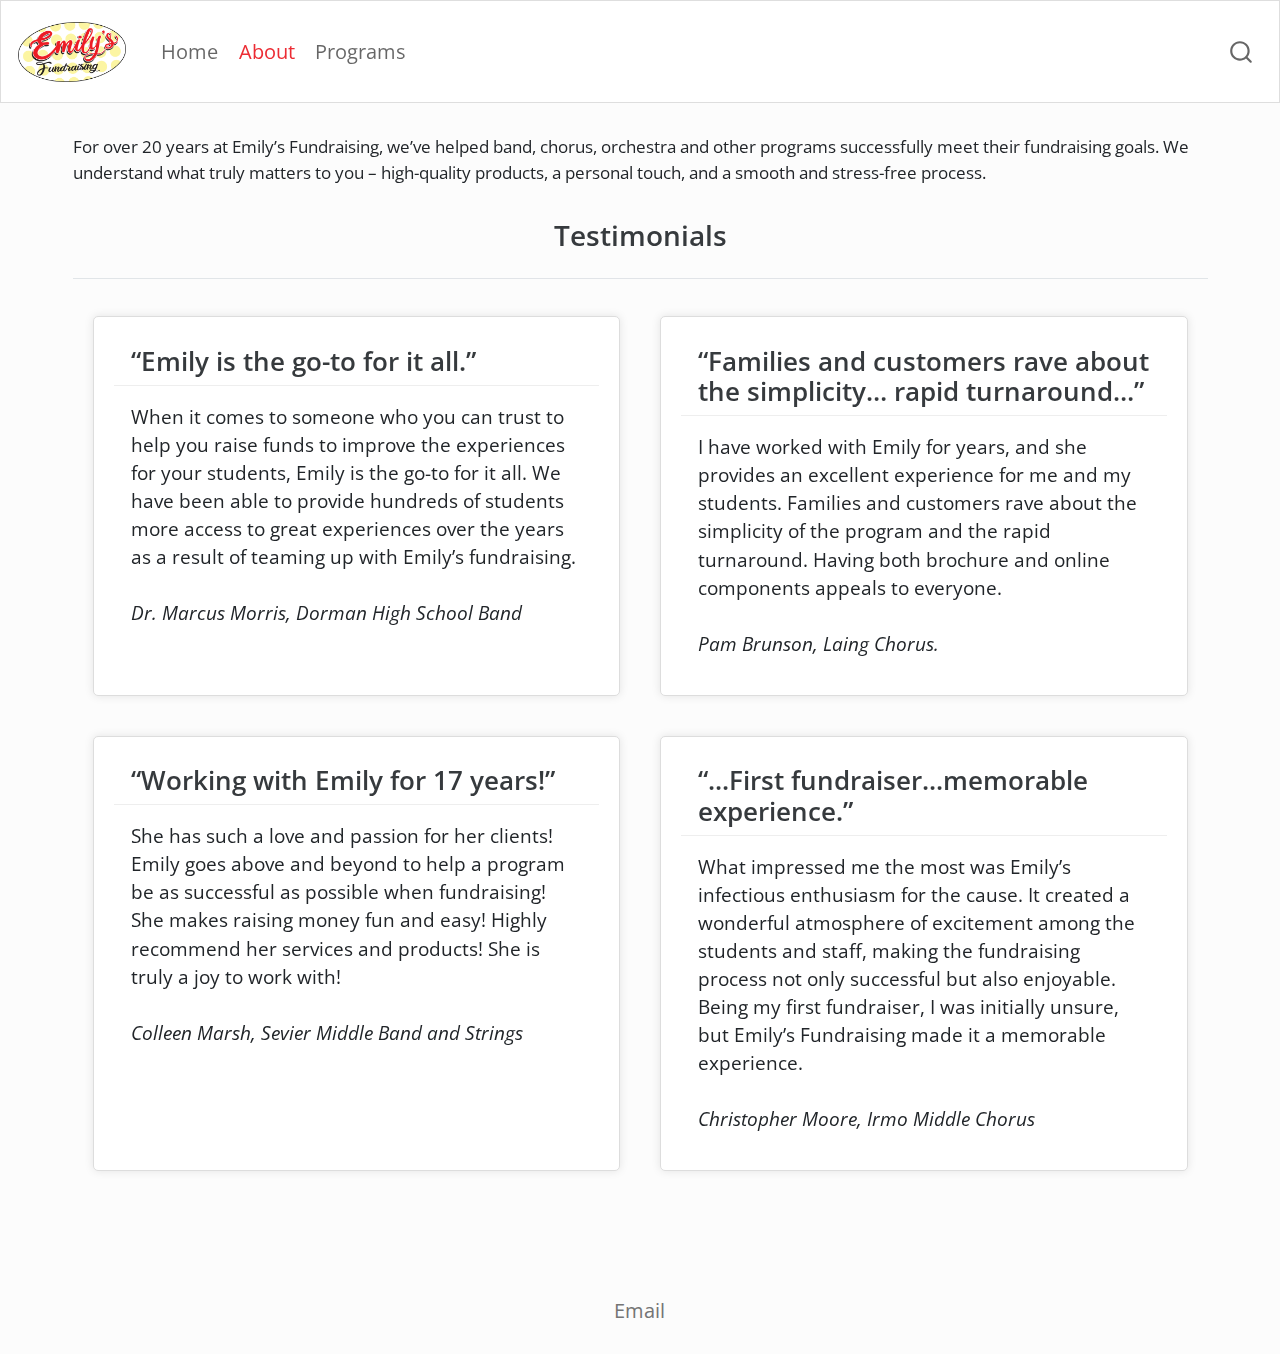
==== docs/about/index.html @ ab180842 "added and changed content" ====
<!DOCTYPE html>
<html xmlns="http://www.w3.org/1999/xhtml" lang="en" xml:lang="en"><head>

<meta charset="utf-8">
<meta name="generator" content="quarto-1.3.433">

<meta name="viewport" content="width=device-width, initial-scale=1.0, user-scalable=yes">


<title>Emily's Fundraising – index</title>
<style>
code{white-space: pre-wrap;}
span.smallcaps{font-variant: small-caps;}
div.columns{display: flex; gap: min(4vw, 1.5em);}
div.column{flex: auto; overflow-x: auto;}
div.hanging-indent{margin-left: 1.5em; text-indent: -1.5em;}
ul.task-list{list-style: none;}
ul.task-list li input[type="checkbox"] {
  width: 0.8em;
  margin: 0 0.8em 0.2em -1em; /* quarto-specific, see https://github.com/quarto-dev/quarto-cli/issues/4556 */ 
  vertical-align: middle;
}
</style>


<script src="../site_libs/quarto-nav/quarto-nav.js"></script>
<script src="../site_libs/clipboard/clipboard.min.js"></script>
<script src="../site_libs/quarto-search/autocomplete.umd.js"></script>
<script src="../site_libs/quarto-search/fuse.min.js"></script>
<script src="../site_libs/quarto-search/quarto-search.js"></script>
<meta name="quarto:offset" content="../">
<link href="../assets/favicon.png" rel="icon" type="image/png">
<script src="../site_libs/quarto-html/quarto.js"></script>
<script src="../site_libs/quarto-html/popper.min.js"></script>
<script src="../site_libs/quarto-html/tippy.umd.min.js"></script>
<link href="../site_libs/quarto-html/tippy.css" rel="stylesheet">
<link href="../site_libs/quarto-html/quarto-syntax-highlighting.css" rel="stylesheet" id="quarto-text-highlighting-styles">
<script src="../site_libs/bootstrap/bootstrap.min.js"></script>
<link href="../site_libs/bootstrap/bootstrap-icons.css" rel="stylesheet">
<link href="../site_libs/bootstrap/bootstrap.min.css" rel="stylesheet" id="quarto-bootstrap" data-mode="light">
<script id="quarto-search-options" type="application/json">{
  "location": "navbar",
  "copy-button": false,
  "collapse-after": 3,
  "panel-placement": "end",
  "type": "overlay",
  "limit": 20,
  "language": {
    "search-no-results-text": "No results",
    "search-matching-documents-text": "matching documents",
    "search-copy-link-title": "Copy link to search",
    "search-hide-matches-text": "Hide additional matches",
    "search-more-match-text": "more match in this document",
    "search-more-matches-text": "more matches in this document",
    "search-clear-button-title": "Clear",
    "search-detached-cancel-button-title": "Cancel",
    "search-submit-button-title": "Submit",
    "search-label": "Search"
  }
}</script>


<link rel="stylesheet" href="../styles.css">
</head>

<body class="nav-fixed">

<div id="quarto-search-results"></div>
  <header id="quarto-header" class="headroom fixed-top">
    <nav class="navbar navbar-expand-lg navbar-dark ">
      <div class="navbar-container container-fluid">
      <div class="navbar-brand-container">
    <a href="../index.html" class="navbar-brand navbar-brand-logo">
    <img src="../assets/logo_transparent.png" alt="" class="navbar-logo">
    </a>
  </div>
            <div id="quarto-search" class="" title="Search"></div>
          <button class="navbar-toggler" type="button" data-bs-toggle="collapse" data-bs-target="#navbarCollapse" aria-controls="navbarCollapse" aria-expanded="false" aria-label="Toggle navigation" onclick="if (window.quartoToggleHeadroom) { window.quartoToggleHeadroom(); }">
  <span class="navbar-toggler-icon"></span>
</button>
          <div class="collapse navbar-collapse" id="navbarCollapse">
            <ul class="navbar-nav navbar-nav-scroll me-auto">
  <li class="nav-item">
    <a class="nav-link" href="../index.html" rel="" target="">
 <span class="menu-text">Home</span></a>
  </li>  
  <li class="nav-item">
    <a class="nav-link active" href="../about/index.html" rel="" target="" aria-current="page">
 <span class="menu-text">About</span></a>
  </li>  
  <li class="nav-item">
    <a class="nav-link" href="../programs/index.html" rel="" target="">
 <span class="menu-text">Programs</span></a>
  </li>  
</ul>
            <div class="quarto-navbar-tools ms-auto">
</div>
          </div> <!-- /navcollapse -->
      </div> <!-- /container-fluid -->
    </nav>
</header>
<!-- content -->
<div id="quarto-content" class="quarto-container page-columns page-rows-contents page-layout-full page-navbar">
<!-- sidebar -->
<!-- margin-sidebar -->
    <div id="quarto-margin-sidebar" class="sidebar margin-sidebar zindex-bottom">
        
    </div>
<!-- main -->
<main class="content column-page" id="quarto-document-content">



<p>For over 20 years at Emily’s Fundraising, we’ve helped band, chorus, orchestra and other programs successfully meet their fundraising goals. We understand what truly matters to you – high-quality products, a personal touch, and a smooth and stress-free process.</p>
<h2 style="text-align:center;">
<p>Testimonials</p>
</h2>
<div class="specialties">
<div class="card">
<section id="emily-is-the-go-to-for-it-all." class="level3 card-header">
<h3 data-anchor-id="emily-is-the-go-to-for-it-all.">“Emily is the go-to for it all.”</h3>
</section>
<div class="card-body">
<p>When it comes to someone who you can trust to help you raise funds to improve the experiences for your students, Emily is the go-to for it all. We have been able to provide hundreds of students more access to great experiences over the years as a result of teaming up with Emily’s fundraising.</p>
<p><br></p>
<p><em>Dr.&nbsp;Marcus Morris, Dorman High School Band</em></p>
</div>
</div>
<div class="card">
<section id="families-and-customers-rave-about-the-simplicity-rapid-turnaround" class="level3 card-header">
<h3 data-anchor-id="families-and-customers-rave-about-the-simplicity-rapid-turnaround">“Families and customers rave about the simplicity… rapid turnaround…”</h3>
</section>
<div class="card-body">
<p>I have worked with Emily for years, and she provides an excellent experience for me and my students. Families and customers rave about the simplicity of the program and the rapid turnaround. Having both brochure and online components appeals to everyone.</p>
<p><br></p>
<p><em>Pam Brunson, Laing Chorus.</em></p>
</div>
</div>
<div class="card">
<section id="working-with-emily-for-17-years" class="level3 card-header">
<h3 data-anchor-id="working-with-emily-for-17-years">“Working with Emily for 17 years!”</h3>
</section>
<div class="card-body">
<p>She has such a love and passion for her clients! Emily goes above and beyond to help a program be as successful as possible when fundraising! She makes raising money fun and easy! Highly recommend her services and products! She is truly a joy to work with!</p>
<p><br></p>
<p><em>Colleen Marsh, Sevier Middle Band and Strings</em></p>
</div>
</div>
<div class="card">
<section id="first-fundraiser...memorable-experience." class="level3 card-header">
<h3 data-anchor-id="first-fundraiser...memorable-experience.">“...First fundraiser...memorable experience.”</h3>
</section>
<div class="card-body">
<p>What impressed me the most was Emily’s infectious enthusiasm for the cause. It created a wonderful atmosphere of excitement among the students and staff, making the fundraising process not only successful but also enjoyable. Being my first fundraiser, I was initially unsure, but Emily’s Fundraising made it a memorable experience.</p>
<p><br></p>
<p><em>Christopher Moore, Irmo Middle Chorus</em></p>
</div>
</div>
</div>



</main> <!-- /main -->
<script id="quarto-html-after-body" type="application/javascript">
window.document.addEventListener("DOMContentLoaded", function (event) {
  const toggleBodyColorMode = (bsSheetEl) => {
    const mode = bsSheetEl.getAttribute("data-mode");
    const bodyEl = window.document.querySelector("body");
    if (mode === "dark") {
      bodyEl.classList.add("quarto-dark");
      bodyEl.classList.remove("quarto-light");
    } else {
      bodyEl.classList.add("quarto-light");
      bodyEl.classList.remove("quarto-dark");
    }
  }
  const toggleBodyColorPrimary = () => {
    const bsSheetEl = window.document.querySelector("link#quarto-bootstrap");
    if (bsSheetEl) {
      toggleBodyColorMode(bsSheetEl);
    }
  }
  toggleBodyColorPrimary();  
  const isCodeAnnotation = (el) => {
    for (const clz of el.classList) {
      if (clz.startsWith('code-annotation-')) {                     
        return true;
      }
    }
    return false;
  }
  const clipboard = new window.ClipboardJS('.code-copy-button', {
    text: function(trigger) {
      const codeEl = trigger.previousElementSibling.cloneNode(true);
      for (const childEl of codeEl.children) {
        if (isCodeAnnotation(childEl)) {
          childEl.remove();
        }
      }
      return codeEl.innerText;
    }
  });
  clipboard.on('success', function(e) {
    // button target
    const button = e.trigger;
    // don't keep focus
    button.blur();
    // flash "checked"
    button.classList.add('code-copy-button-checked');
    var currentTitle = button.getAttribute("title");
    button.setAttribute("title", "Copied!");
    let tooltip;
    if (window.bootstrap) {
      button.setAttribute("data-bs-toggle", "tooltip");
      button.setAttribute("data-bs-placement", "left");
      button.setAttribute("data-bs-title", "Copied!");
      tooltip = new bootstrap.Tooltip(button, 
        { trigger: "manual", 
          customClass: "code-copy-button-tooltip",
          offset: [0, -8]});
      tooltip.show();    
    }
    setTimeout(function() {
      if (tooltip) {
        tooltip.hide();
        button.removeAttribute("data-bs-title");
        button.removeAttribute("data-bs-toggle");
        button.removeAttribute("data-bs-placement");
      }
      button.setAttribute("title", currentTitle);
      button.classList.remove('code-copy-button-checked');
    }, 1000);
    // clear code selection
    e.clearSelection();
  });
  function tippyHover(el, contentFn) {
    const config = {
      allowHTML: true,
      content: contentFn,
      maxWidth: 500,
      delay: 100,
      arrow: false,
      appendTo: function(el) {
          return el.parentElement;
      },
      interactive: true,
      interactiveBorder: 10,
      theme: 'quarto',
      placement: 'bottom-start'
    };
    window.tippy(el, config); 
  }
  const noterefs = window.document.querySelectorAll('a[role="doc-noteref"]');
  for (var i=0; i<noterefs.length; i++) {
    const ref = noterefs[i];
    tippyHover(ref, function() {
      // use id or data attribute instead here
      let href = ref.getAttribute('data-footnote-href') || ref.getAttribute('href');
      try { href = new URL(href).hash; } catch {}
      const id = href.replace(/^#\/?/, "");
      const note = window.document.getElementById(id);
      return note.innerHTML;
    });
  }
      let selectedAnnoteEl;
      const selectorForAnnotation = ( cell, annotation) => {
        let cellAttr = 'data-code-cell="' + cell + '"';
        let lineAttr = 'data-code-annotation="' +  annotation + '"';
        const selector = 'span[' + cellAttr + '][' + lineAttr + ']';
        return selector;
      }
      const selectCodeLines = (annoteEl) => {
        const doc = window.document;
        const targetCell = annoteEl.getAttribute("data-target-cell");
        const targetAnnotation = annoteEl.getAttribute("data-target-annotation");
        const annoteSpan = window.document.querySelector(selectorForAnnotation(targetCell, targetAnnotation));
        const lines = annoteSpan.getAttribute("data-code-lines").split(",");
        const lineIds = lines.map((line) => {
          return targetCell + "-" + line;
        })
        let top = null;
        let height = null;
        let parent = null;
        if (lineIds.length > 0) {
            //compute the position of the single el (top and bottom and make a div)
            const el = window.document.getElementById(lineIds[0]);
            top = el.offsetTop;
            height = el.offsetHeight;
            parent = el.parentElement.parentElement;
          if (lineIds.length > 1) {
            const lastEl = window.document.getElementById(lineIds[lineIds.length - 1]);
            const bottom = lastEl.offsetTop + lastEl.offsetHeight;
            height = bottom - top;
          }
          if (top !== null && height !== null && parent !== null) {
            // cook up a div (if necessary) and position it 
            let div = window.document.getElementById("code-annotation-line-highlight");
            if (div === null) {
              div = window.document.createElement("div");
              div.setAttribute("id", "code-annotation-line-highlight");
              div.style.position = 'absolute';
              parent.appendChild(div);
            }
            div.style.top = top - 2 + "px";
            div.style.height = height + 4 + "px";
            let gutterDiv = window.document.getElementById("code-annotation-line-highlight-gutter");
            if (gutterDiv === null) {
              gutterDiv = window.document.createElement("div");
              gutterDiv.setAttribute("id", "code-annotation-line-highlight-gutter");
              gutterDiv.style.position = 'absolute';
              const codeCell = window.document.getElementById(targetCell);
              const gutter = codeCell.querySelector('.code-annotation-gutter');
              gutter.appendChild(gutterDiv);
            }
            gutterDiv.style.top = top - 2 + "px";
            gutterDiv.style.height = height + 4 + "px";
          }
          selectedAnnoteEl = annoteEl;
        }
      };
      const unselectCodeLines = () => {
        const elementsIds = ["code-annotation-line-highlight", "code-annotation-line-highlight-gutter"];
        elementsIds.forEach((elId) => {
          const div = window.document.getElementById(elId);
          if (div) {
            div.remove();
          }
        });
        selectedAnnoteEl = undefined;
      };
      // Attach click handler to the DT
      const annoteDls = window.document.querySelectorAll('dt[data-target-cell]');
      for (const annoteDlNode of annoteDls) {
        annoteDlNode.addEventListener('click', (event) => {
          const clickedEl = event.target;
          if (clickedEl !== selectedAnnoteEl) {
            unselectCodeLines();
            const activeEl = window.document.querySelector('dt[data-target-cell].code-annotation-active');
            if (activeEl) {
              activeEl.classList.remove('code-annotation-active');
            }
            selectCodeLines(clickedEl);
            clickedEl.classList.add('code-annotation-active');
          } else {
            // Unselect the line
            unselectCodeLines();
            clickedEl.classList.remove('code-annotation-active');
          }
        });
      }
  const findCites = (el) => {
    const parentEl = el.parentElement;
    if (parentEl) {
      const cites = parentEl.dataset.cites;
      if (cites) {
        return {
          el,
          cites: cites.split(' ')
        };
      } else {
        return findCites(el.parentElement)
      }
    } else {
      return undefined;
    }
  };
  var bibliorefs = window.document.querySelectorAll('a[role="doc-biblioref"]');
  for (var i=0; i<bibliorefs.length; i++) {
    const ref = bibliorefs[i];
    const citeInfo = findCites(ref);
    if (citeInfo) {
      tippyHover(citeInfo.el, function() {
        var popup = window.document.createElement('div');
        citeInfo.cites.forEach(function(cite) {
          var citeDiv = window.document.createElement('div');
          citeDiv.classList.add('hanging-indent');
          citeDiv.classList.add('csl-entry');
          var biblioDiv = window.document.getElementById('ref-' + cite);
          if (biblioDiv) {
            citeDiv.innerHTML = biblioDiv.innerHTML;
          }
          popup.appendChild(citeDiv);
        });
        return popup.innerHTML;
      });
    }
  }
    var localhostRegex = new RegExp(/^(?:http|https):\/\/localhost\:?[0-9]*\//);
      var filterRegex = new RegExp("https:\/\/emilysfundraising\.com\/");
    var isInternal = (href) => {
        return filterRegex.test(href) || localhostRegex.test(href);
    }
    // Inspect non-navigation links and adorn them if external
 	var links = window.document.querySelectorAll('a[href]:not(.nav-link):not(.navbar-brand):not(.toc-action):not(.sidebar-link):not(.sidebar-item-toggle):not(.pagination-link):not(.no-external):not([aria-hidden]):not(.dropdown-item)');
    for (var i=0; i<links.length; i++) {
      const link = links[i];
      if (!isInternal(link.href)) {
          // target, if specified
          link.setAttribute("target", "_blank");
      }
    }
});
</script>
</div> <!-- /content -->
<footer class="footer">
  <div class="nav-footer">
    <div class="nav-footer-left">
      &nbsp;
    </div>   
    <div class="nav-footer-center">
      <ul class="footer-items list-unstyled">
    <li class="nav-item">
    <a class="nav-link" href="mailto:emilycobbfundraising@gmail.com">Email</a>
  </li>  
</ul>
    </div>
    <div class="nav-footer-right">
      &nbsp;
    </div>
  </div>
</footer>



</body></html>
---- docs/site_libs/quarto-html/tippy.css ----
.tippy-box[data-animation=fade][data-state=hidden]{opacity:0}[data-tippy-root]{max-width:calc(100vw - 10px)}.tippy-box{position:relative;background-color:#333;color:#fff;border-radius:4px;font-size:14px;line-height:1.4;white-space:normal;outline:0;transition-property:transform,visibility,opacity}.tippy-box[data-placement^=top]>.tippy-arrow{bottom:0}.tippy-box[data-placement^=top]>.tippy-arrow:before{bottom:-7px;left:0;border-width:8px 8px 0;border-top-color:initial;transform-origin:center top}.tippy-box[data-placement^=bottom]>.tippy-arrow{top:0}.tippy-box[data-placement^=bottom]>.tippy-arrow:before{top:-7px;left:0;border-width:0 8px 8px;border-bottom-color:initial;transform-origin:center bottom}.tippy-box[data-placement^=left]>.tippy-arrow{right:0}.tippy-box[data-placement^=left]>.tippy-arrow:before{border-width:8px 0 8px 8px;border-left-color:initial;right:-7px;transform-origin:center left}.tippy-box[data-placement^=right]>.tippy-arrow{left:0}.tippy-box[data-placement^=right]>.tippy-arrow:before{left:-7px;border-width:8px 8px 8px 0;border-right-color:initial;transform-origin:center right}.tippy-box[data-inertia][data-state=visible]{transition-timing-function:cubic-bezier(.54,1.5,.38,1.11)}.tippy-arrow{width:16px;height:16px;color:#333}.tippy-arrow:before{content:"";position:absolute;border-color:transparent;border-style:solid}.tippy-content{position:relative;padding:5px 9px;z-index:1}
---- docs/site_libs/quarto-html/quarto-syntax-highlighting.css ----
/* quarto syntax highlight colors */
:root {
  --quarto-hl-ot-color: #003B4F;
  --quarto-hl-at-color: #657422;
  --quarto-hl-ss-color: #20794D;
  --quarto-hl-an-color: #5E5E5E;
  --quarto-hl-fu-color: #4758AB;
  --quarto-hl-st-color: #20794D;
  --quarto-hl-cf-color: #003B4F;
  --quarto-hl-op-color: #5E5E5E;
  --quarto-hl-er-color: #AD0000;
  --quarto-hl-bn-color: #AD0000;
  --quarto-hl-al-color: #AD0000;
  --quarto-hl-va-color: #111111;
  --quarto-hl-bu-color: inherit;
  --quarto-hl-ex-color: inherit;
  --quarto-hl-pp-color: #AD0000;
  --quarto-hl-in-color: #5E5E5E;
  --quarto-hl-vs-color: #20794D;
  --quarto-hl-wa-color: #5E5E5E;
  --quarto-hl-do-color: #5E5E5E;
  --quarto-hl-im-color: #00769E;
  --quarto-hl-ch-color: #20794D;
  --quarto-hl-dt-color: #AD0000;
  --quarto-hl-fl-color: #AD0000;
  --quarto-hl-co-color: #5E5E5E;
  --quarto-hl-cv-color: #5E5E5E;
  --quarto-hl-cn-color: #8f5902;
  --quarto-hl-sc-color: #5E5E5E;
  --quarto-hl-dv-color: #AD0000;
  --quarto-hl-kw-color: #003B4F;
}

/* other quarto variables */
:root {
  --quarto-font-monospace: SFMono-Regular, Menlo, Monaco, Consolas, "Liberation Mono", "Courier New", monospace;
}

pre > code.sourceCode > span {
  color: #003B4F;
}

code span {
  color: #003B4F;
}

code.sourceCode > span {
  color: #003B4F;
}

div.sourceCode,
div.sourceCode pre.sourceCode {
  color: #003B4F;
}

code span.ot {
  color: #003B4F;
  font-style: inherit;
}

code span.at {
  color: #657422;
  font-style: inherit;
}

code span.ss {
  color: #20794D;
  font-style: inherit;
}

code span.an {
  color: #5E5E5E;
  font-style: inherit;
}

code span.fu {
  color: #4758AB;
  font-style: inherit;
}

code span.st {
  color: #20794D;
  font-style: inherit;
}

code span.cf {
  color: #003B4F;
  font-style: inherit;
}

code span.op {
  color: #5E5E5E;
  font-style: inherit;
}

code span.er {
  color: #AD0000;
  font-style: inherit;
}

code span.bn {
  color: #AD0000;
  font-style: inherit;
}

code span.al {
  color: #AD0000;
  font-style: inherit;
}

code span.va {
  color: #111111;
  font-style: inherit;
}

code span.bu {
  font-style: inherit;
}

code span.ex {
  font-style: inherit;
}

code span.pp {
  color: #AD0000;
  font-style: inherit;
}

code span.in {
  color: #5E5E5E;
  font-style: inherit;
}

code span.vs {
  color: #20794D;
  font-style: inherit;
}

code span.wa {
  color: #5E5E5E;
  font-style: italic;
}

code span.do {
  color: #5E5E5E;
  font-style: italic;
}

code span.im {
  color: #00769E;
  font-style: inherit;
}

code span.ch {
  color: #20794D;
  font-style: inherit;
}

code span.dt {
  color: #AD0000;
  font-style: inherit;
}

code span.fl {
  color: #AD0000;
  font-style: inherit;
}

code span.co {
  color: #5E5E5E;
  font-style: inherit;
}

code span.cv {
  color: #5E5E5E;
  font-style: italic;
}

code span.cn {
  color: #8f5902;
  font-style: inherit;
}

code span.sc {
  color: #5E5E5E;
  font-style: inherit;
}

code span.dv {
  color: #AD0000;
  font-style: inherit;
}

code span.kw {
  color: #003B4F;
  font-style: inherit;
}

.prevent-inlining {
  content: "</";
}

/*# sourceMappingURL=debc5d5d77c3f9108843748ff7464032.css.map */
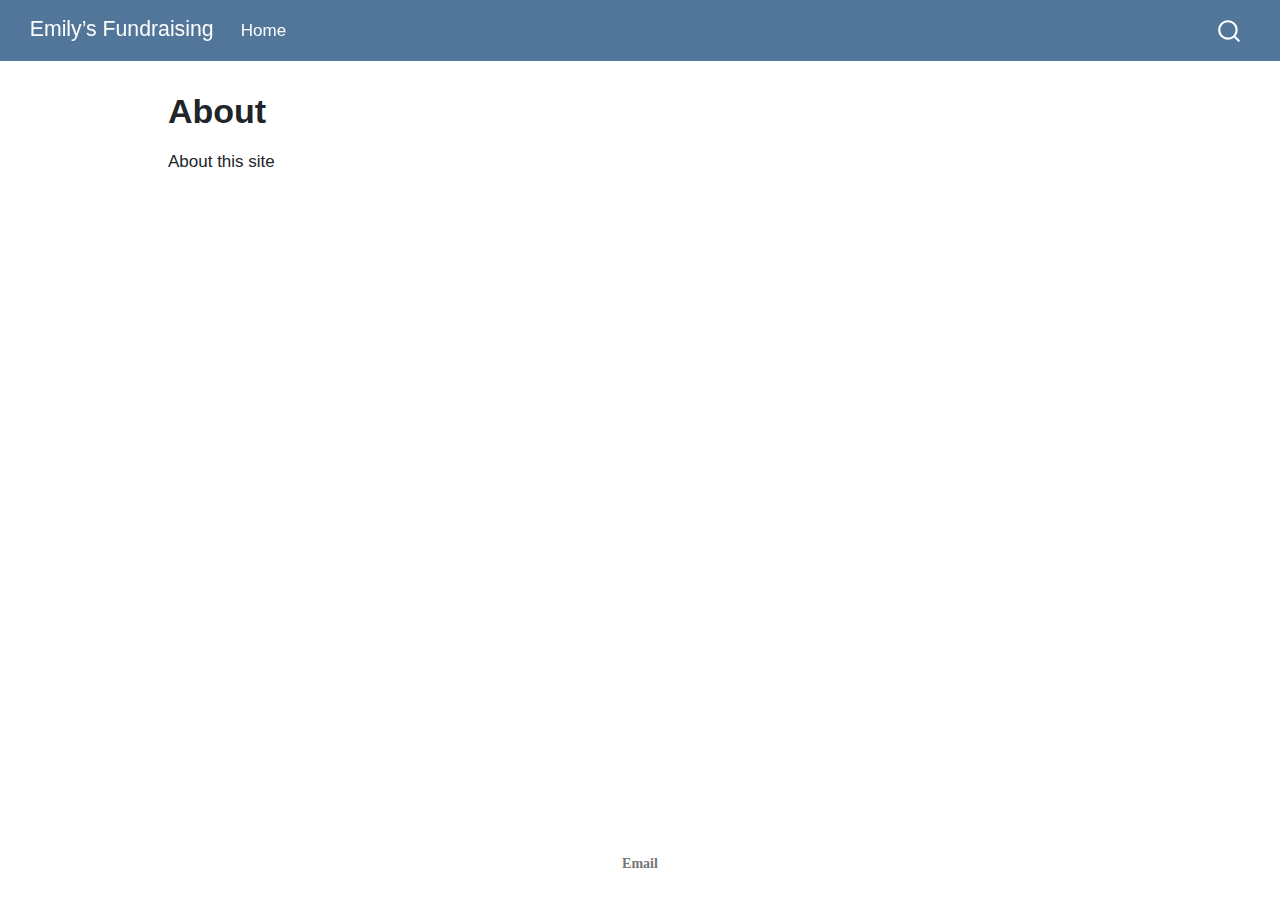
==== commit c95c2d39: "creating landing page" ====
--- a/docs/about/index.html
+++ b/docs/about/index.html
@@ -2,12 +2,12 @@
 <html xmlns="http://www.w3.org/1999/xhtml" lang="en" xml:lang="en"><head>
 
 <meta charset="utf-8">
-<meta name="generator" content="quarto-1.3.433">
+<meta name="generator" content="quarto-1.4.544">
 
 <meta name="viewport" content="width=device-width, initial-scale=1.0, user-scalable=yes">
 
 
-<title>Emily's Fundraising – index</title>
+<title>Emily’s Fundraising - About</title>
 <style>
 code{white-space: pre-wrap;}
 span.smallcaps{font-variant: small-caps;}
@@ -24,6 +24,7 @@
 
 
 <script src="../site_libs/quarto-nav/quarto-nav.js"></script>
+<script src="../site_libs/quarto-nav/headroom.min.js"></script>
 <script src="../site_libs/clipboard/clipboard.min.js"></script>
 <script src="../site_libs/quarto-search/autocomplete.umd.js"></script>
 <script src="../site_libs/quarto-search/fuse.min.js"></script>
@@ -33,6 +34,7 @@
 <script src="../site_libs/quarto-html/quarto.js"></script>
 <script src="../site_libs/quarto-html/popper.min.js"></script>
 <script src="../site_libs/quarto-html/tippy.umd.min.js"></script>
+<script src="../site_libs/quarto-html/anchor.min.js"></script>
 <link href="../site_libs/quarto-html/tippy.css" rel="stylesheet">
 <link href="../site_libs/quarto-html/quarto-syntax-highlighting.css" rel="stylesheet" id="quarto-text-highlighting-styles">
 <script src="../site_libs/bootstrap/bootstrap.min.js"></script>
@@ -44,7 +46,13 @@
   "collapse-after": 3,
   "panel-placement": "end",
   "type": "overlay",
-  "limit": 20,
+  "limit": 50,
+  "keyboard-shortcut": [
+    "f",
+    "/",
+    "s"
+  ],
+  "show-item-context": false,
   "language": {
     "search-no-results-text": "No results",
     "search-matching-documents-text": "matching documents",
@@ -53,6 +61,7 @@
     "search-more-match-text": "more match in this document",
     "search-more-matches-text": "more matches in this document",
     "search-clear-button-title": "Clear",
+    "search-text-placeholder": "",
     "search-detached-cancel-button-title": "Cancel",
     "search-submit-button-title": "Submit",
     "search-label": "Search"
@@ -67,11 +76,11 @@
 
 <div id="quarto-search-results"></div>
   <header id="quarto-header" class="headroom fixed-top">
-    <nav class="navbar navbar-expand-lg navbar-dark ">
+    <nav class="navbar navbar-expand-lg " data-bs-theme="dark">
       <div class="navbar-container container-fluid">
-      <div class="navbar-brand-container">
-    <a href="../index.html" class="navbar-brand navbar-brand-logo">
-    <img src="../assets/logo_transparent.png" alt="" class="navbar-logo">
+      <div class="navbar-brand-container mx-auto">
+    <a class="navbar-brand" href="../index.html">
+    <span class="navbar-title">Emily’s Fundraising</span>
     </a>
   </div>
             <div id="quarto-search" class="" title="Search"></div>
@@ -81,82 +90,46 @@
           <div class="collapse navbar-collapse" id="navbarCollapse">
             <ul class="navbar-nav navbar-nav-scroll me-auto">
   <li class="nav-item">
-    <a class="nav-link" href="../index.html" rel="" target="">
- <span class="menu-text">Home</span></a>
-  </li>  
-  <li class="nav-item">
-    <a class="nav-link active" href="../about/index.html" rel="" target="" aria-current="page">
- <span class="menu-text">About</span></a>
-  </li>  
-  <li class="nav-item">
-    <a class="nav-link" href="../programs/index.html" rel="" target="">
- <span class="menu-text">Programs</span></a>
+    <a class="nav-link" href="../index.html"> 
+<span class="menu-text">Home</span></a>
   </li>  
 </ul>
-            <div class="quarto-navbar-tools ms-auto">
+          </div> <!-- /navcollapse -->
+          <div class="quarto-navbar-tools">
 </div>
-          </div> <!-- /navcollapse -->
       </div> <!-- /container-fluid -->
     </nav>
 </header>
 <!-- content -->
-<div id="quarto-content" class="quarto-container page-columns page-rows-contents page-layout-full page-navbar">
+<div id="quarto-content" class="quarto-container page-columns page-rows-contents page-layout-article page-navbar">
 <!-- sidebar -->
 <!-- margin-sidebar -->
-    <div id="quarto-margin-sidebar" class="sidebar margin-sidebar zindex-bottom">
+    <div id="quarto-margin-sidebar" class="sidebar margin-sidebar">
         
     </div>
 <!-- main -->
-<main class="content column-page" id="quarto-document-content">
-
-
-
-<p>For over 20 years at Emily’s Fundraising, we’ve helped band, chorus, orchestra and other programs successfully meet their fundraising goals. We understand what truly matters to you – high-quality products, a personal touch, and a smooth and stress-free process.</p>
-<h2 style="text-align:center;">
-<p>Testimonials</p>
-</h2>
-<div class="specialties">
-<div class="card">
-<section id="emily-is-the-go-to-for-it-all." class="level3 card-header">
-<h3 data-anchor-id="emily-is-the-go-to-for-it-all.">“Emily is the go-to for it all.”</h3>
-</section>
-<div class="card-body">
-<p>When it comes to someone who you can trust to help you raise funds to improve the experiences for your students, Emily is the go-to for it all. We have been able to provide hundreds of students more access to great experiences over the years as a result of teaming up with Emily’s fundraising.</p>
-<p><br></p>
-<p><em>Dr.&nbsp;Marcus Morris, Dorman High School Band</em></p>
+<main class="content" id="quarto-document-content">
+
+<header id="title-block-header" class="quarto-title-block default">
+<div class="quarto-title">
+<h1 class="title">About</h1>
 </div>
-</div>
-<div class="card">
-<section id="families-and-customers-rave-about-the-simplicity-rapid-turnaround" class="level3 card-header">
-<h3 data-anchor-id="families-and-customers-rave-about-the-simplicity-rapid-turnaround">“Families and customers rave about the simplicity… rapid turnaround…”</h3>
-</section>
-<div class="card-body">
-<p>I have worked with Emily for years, and she provides an excellent experience for me and my students. Families and customers rave about the simplicity of the program and the rapid turnaround. Having both brochure and online components appeals to everyone.</p>
-<p><br></p>
-<p><em>Pam Brunson, Laing Chorus.</em></p>
-</div>
-</div>
-<div class="card">
-<section id="working-with-emily-for-17-years" class="level3 card-header">
-<h3 data-anchor-id="working-with-emily-for-17-years">“Working with Emily for 17 years!”</h3>
-</section>
-<div class="card-body">
-<p>She has such a love and passion for her clients! Emily goes above and beyond to help a program be as successful as possible when fundraising! She makes raising money fun and easy! Highly recommend her services and products! She is truly a joy to work with!</p>
-<p><br></p>
-<p><em>Colleen Marsh, Sevier Middle Band and Strings</em></p>
-</div>
-</div>
-<div class="card">
-<section id="first-fundraiser...memorable-experience." class="level3 card-header">
-<h3 data-anchor-id="first-fundraiser...memorable-experience.">“...First fundraiser...memorable experience.”</h3>
-</section>
-<div class="card-body">
-<p>What impressed me the most was Emily’s infectious enthusiasm for the cause. It created a wonderful atmosphere of excitement among the students and staff, making the fundraising process not only successful but also enjoyable. Being my first fundraiser, I was initially unsure, but Emily’s Fundraising made it a memorable experience.</p>
-<p><br></p>
-<p><em>Christopher Moore, Irmo Middle Chorus</em></p>
-</div>
-</div>
-</div>
+
+
+
+<div class="quarto-title-meta">
+
+    
+  
+    
+  </div>
+  
+
+
+</header>
+
+
+<p>About this site</p>
 
 
 
@@ -181,6 +154,13 @@
     }
   }
   toggleBodyColorPrimary();  
+  const icon = "";
+  const anchorJS = new window.AnchorJS();
+  anchorJS.options = {
+    placement: 'right',
+    icon: icon
+  };
+  anchorJS.add('.anchored');
   const isCodeAnnotation = (el) => {
     for (const clz of el.classList) {
       if (clz.startsWith('code-annotation-')) {                     
@@ -233,10 +213,27 @@
     // clear code selection
     e.clearSelection();
   });
-  function tippyHover(el, contentFn) {
+    var localhostRegex = new RegExp(/^(?:http|https):\/\/localhost\:?[0-9]*\//);
+    var mailtoRegex = new RegExp(/^mailto:/);
+      var filterRegex = new RegExp("https:\/\/emilysfundraising\.com\/");
+    var isInternal = (href) => {
+        return filterRegex.test(href) || localhostRegex.test(href) || mailtoRegex.test(href);
+    }
+    // Inspect non-navigation links and adorn them if external
+ 	var links = window.document.querySelectorAll('a[href]:not(.nav-link):not(.navbar-brand):not(.toc-action):not(.sidebar-link):not(.sidebar-item-toggle):not(.pagination-link):not(.no-external):not([aria-hidden]):not(.dropdown-item):not(.quarto-navigation-tool)');
+    for (var i=0; i<links.length; i++) {
+      const link = links[i];
+      if (!isInternal(link.href)) {
+          // target, if specified
+          link.setAttribute("target", "_blank");
+          if (link.getAttribute("rel") === null) {
+            link.setAttribute("rel", "noopener");
+          }
+      }
+    }
+  function tippyHover(el, contentFn, onTriggerFn, onUntriggerFn) {
     const config = {
       allowHTML: true,
-      content: contentFn,
       maxWidth: 500,
       delay: 100,
       arrow: false,
@@ -246,8 +243,17 @@
       interactive: true,
       interactiveBorder: 10,
       theme: 'quarto',
-      placement: 'bottom-start'
+      placement: 'bottom-start',
     };
+    if (contentFn) {
+      config.content = contentFn;
+    }
+    if (onTriggerFn) {
+      config.onTrigger = onTriggerFn;
+    }
+    if (onUntriggerFn) {
+      config.onUntrigger = onUntriggerFn;
+    }
     window.tippy(el, config); 
   }
   const noterefs = window.document.querySelectorAll('a[role="doc-noteref"]');
@@ -260,6 +266,125 @@
       const id = href.replace(/^#\/?/, "");
       const note = window.document.getElementById(id);
       return note.innerHTML;
+    });
+  }
+  const xrefs = window.document.querySelectorAll('a.quarto-xref');
+  const processXRef = (id, note) => {
+    // Strip column container classes
+    const stripColumnClz = (el) => {
+      el.classList.remove("page-full", "page-columns");
+      if (el.children) {
+        for (const child of el.children) {
+          stripColumnClz(child);
+        }
+      }
+    }
+    stripColumnClz(note)
+    if (id === null || id.startsWith('sec-')) {
+      // Special case sections, only their first couple elements
+      const container = document.createElement("div");
+      if (note.children && note.children.length > 2) {
+        container.appendChild(note.children[0].cloneNode(true));
+        for (let i = 1; i < note.children.length; i++) {
+          const child = note.children[i];
+          if (child.tagName === "P" && child.innerText === "") {
+            continue;
+          } else {
+            container.appendChild(child.cloneNode(true));
+            break;
+          }
+        }
+        if (window.Quarto?.typesetMath) {
+          window.Quarto.typesetMath(container);
+        }
+        return container.innerHTML
+      } else {
+        if (window.Quarto?.typesetMath) {
+          window.Quarto.typesetMath(note);
+        }
+        return note.innerHTML;
+      }
+    } else {
+      // Remove any anchor links if they are present
+      const anchorLink = note.querySelector('a.anchorjs-link');
+      if (anchorLink) {
+        anchorLink.remove();
+      }
+      if (window.Quarto?.typesetMath) {
+        window.Quarto.typesetMath(note);
+      }
+      // TODO in 1.5, we should make sure this works without a callout special case
+      if (note.classList.contains("callout")) {
+        return note.outerHTML;
+      } else {
+        return note.innerHTML;
+      }
+    }
+  }
+  for (var i=0; i<xrefs.length; i++) {
+    const xref = xrefs[i];
+    tippyHover(xref, undefined, function(instance) {
+      instance.disable();
+      let url = xref.getAttribute('href');
+      let hash = undefined; 
+      if (url.startsWith('#')) {
+        hash = url;
+      } else {
+        try { hash = new URL(url).hash; } catch {}
+      }
+      if (hash) {
+        const id = hash.replace(/^#\/?/, "");
+        const note = window.document.getElementById(id);
+        if (note !== null) {
+          try {
+            const html = processXRef(id, note.cloneNode(true));
+            instance.setContent(html);
+          } finally {
+            instance.enable();
+            instance.show();
+          }
+        } else {
+          // See if we can fetch this
+          fetch(url.split('#')[0])
+          .then(res => res.text())
+          .then(html => {
+            const parser = new DOMParser();
+            const htmlDoc = parser.parseFromString(html, "text/html");
+            const note = htmlDoc.getElementById(id);
+            if (note !== null) {
+              const html = processXRef(id, note);
+              instance.setContent(html);
+            } 
+          }).finally(() => {
+            instance.enable();
+            instance.show();
+          });
+        }
+      } else {
+        // See if we can fetch a full url (with no hash to target)
+        // This is a special case and we should probably do some content thinning / targeting
+        fetch(url)
+        .then(res => res.text())
+        .then(html => {
+          const parser = new DOMParser();
+          const htmlDoc = parser.parseFromString(html, "text/html");
+          const note = htmlDoc.querySelector('main.content');
+          if (note !== null) {
+            // This should only happen for chapter cross references
+            // (since there is no id in the URL)
+            // remove the first header
+            if (note.children.length > 0 && note.children[0].tagName === "HEADER") {
+              note.children[0].remove();
+            }
+            const html = processXRef(null, note);
+            instance.setContent(html);
+          } 
+        }).finally(() => {
+          instance.enable();
+          instance.show();
+        });
+      }
+    }, function(instance) {
     });
   }
       let selectedAnnoteEl;
@@ -303,6 +428,7 @@
             }
             div.style.top = top - 2 + "px";
             div.style.height = height + 4 + "px";
+            div.style.left = 0;
             let gutterDiv = window.document.getElementById("code-annotation-line-highlight-gutter");
             if (gutterDiv === null) {
               gutterDiv = window.document.createElement("div");
@@ -328,6 +454,32 @@
         });
         selectedAnnoteEl = undefined;
       };
+        // Handle positioning of the toggle
+    window.addEventListener(
+      "resize",
+      throttle(() => {
+        elRect = undefined;
+        if (selectedAnnoteEl) {
+          selectCodeLines(selectedAnnoteEl);
+        }
+      }, 10)
+    );
+    function throttle(fn, ms) {
+    let throttle = false;
+    let timer;
+      return (...args) => {
+        if(!throttle) { // first call gets through
+            fn.apply(this, args);
+            throttle = true;
+        } else { // all the others get throttled
+            if(timer) clearTimeout(timer); // cancel #2
+            timer = setTimeout(() => {
+              fn.apply(this, args);
+              timer = throttle = false;
+            }, ms);
+        }
+      };
+    }
       // Attach click handler to the DT
       const annoteDls = window.document.querySelectorAll('dt[data-target-cell]');
       for (const annoteDlNode of annoteDls) {
@@ -385,20 +537,6 @@
       });
     }
   }
-    var localhostRegex = new RegExp(/^(?:http|https):\/\/localhost\:?[0-9]*\//);
-      var filterRegex = new RegExp("https:\/\/emilysfundraising\.com\/");
-    var isInternal = (href) => {
-        return filterRegex.test(href) || localhostRegex.test(href);
-    }
-    // Inspect non-navigation links and adorn them if external
- 	var links = window.document.querySelectorAll('a[href]:not(.nav-link):not(.navbar-brand):not(.toc-action):not(.sidebar-link):not(.sidebar-item-toggle):not(.pagination-link):not(.no-external):not([aria-hidden]):not(.dropdown-item)');
-    for (var i=0; i<links.length; i++) {
-      const link = links[i];
-      if (!isInternal(link.href)) {
-          // target, if specified
-          link.setAttribute("target", "_blank");
-      }
-    }
 });
 </script>
 </div> <!-- /content -->
@@ -410,7 +548,9 @@
     <div class="nav-footer-center">
       <ul class="footer-items list-unstyled">
     <li class="nav-item">
-    <a class="nav-link" href="mailto:emilycobbfundraising@gmail.com">Email</a>
+    <a class="nav-link" href="mailto:emilycobbfundraising@gmail.com">
+<p>Email</p>
+</a>
   </li>  
 </ul>
     </div>
@@ -422,4 +562,5 @@
 
 
 
+
 </body></html>--- a/docs/site_libs/quarto-html/quarto-syntax-highlighting.css
+++ b/docs/site_libs/quarto-html/quarto-syntax-highlighting.css
@@ -85,6 +85,7 @@
 
 code span.cf {
   color: #003B4F;
+  font-weight: bold;
   font-style: inherit;
 }
 
@@ -193,6 +194,7 @@
 
 code span.kw {
   color: #003B4F;
+  font-weight: bold;
   font-style: inherit;
 }
 
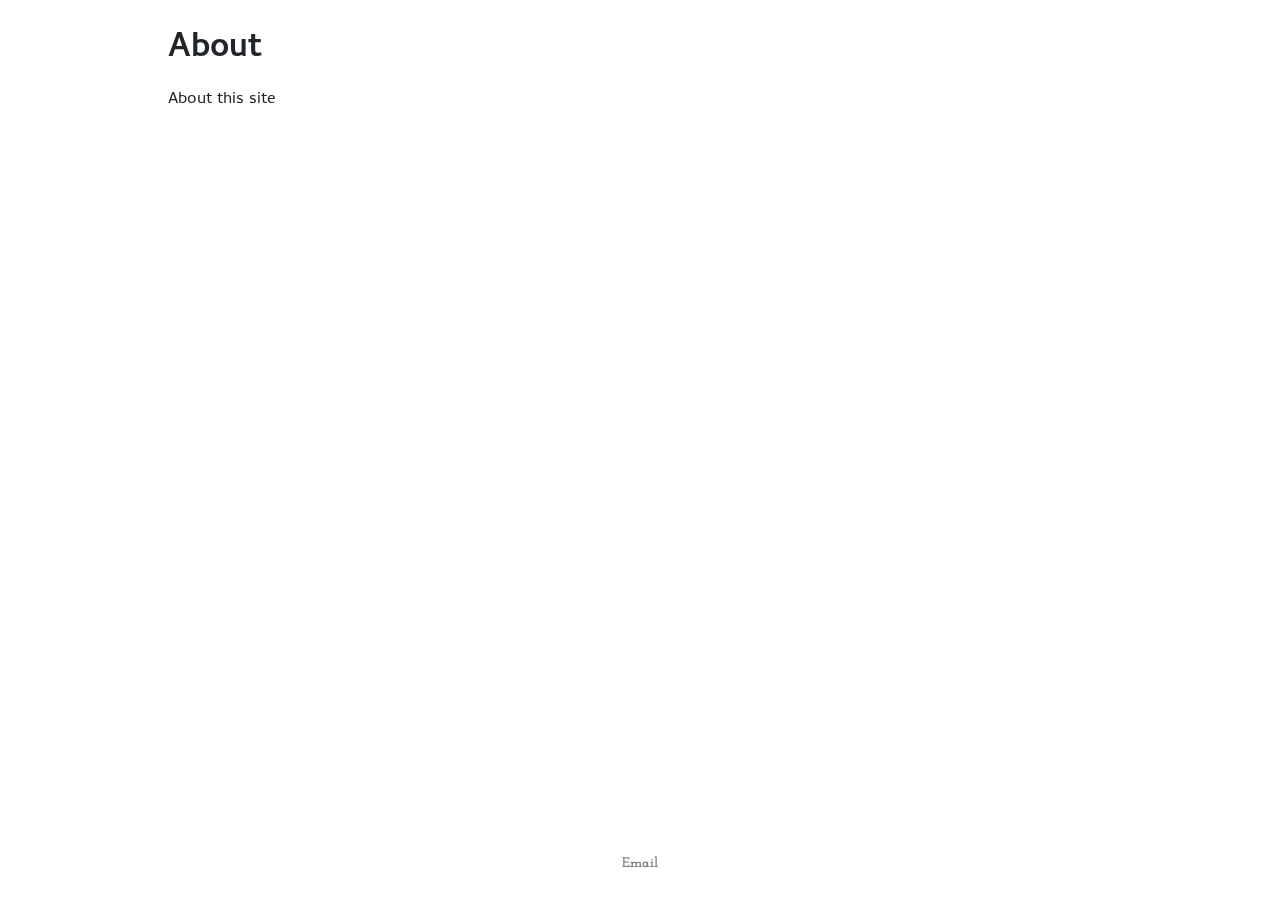
==== commit 728571c3: "updating syles and adding testimonials" ====
--- a/docs/about/index.html
+++ b/docs/about/index.html
@@ -2,12 +2,12 @@
 <html xmlns="http://www.w3.org/1999/xhtml" lang="en" xml:lang="en"><head>
 
 <meta charset="utf-8">
-<meta name="generator" content="quarto-1.4.544">
+<meta name="generator" content="quarto-1.5.56">
 
 <meta name="viewport" content="width=device-width, initial-scale=1.0, user-scalable=yes">
 
 
-<title>Emily’s Fundraising - About</title>
+<title>About – Emily’s Fundraising</title>
 <style>
 code{white-space: pre-wrap;}
 span.smallcaps{font-variant: small-caps;}
@@ -24,7 +24,6 @@
 
 
 <script src="../site_libs/quarto-nav/quarto-nav.js"></script>
-<script src="../site_libs/quarto-nav/headroom.min.js"></script>
 <script src="../site_libs/clipboard/clipboard.min.js"></script>
 <script src="../site_libs/quarto-search/autocomplete.umd.js"></script>
 <script src="../site_libs/quarto-search/fuse.min.js"></script>
@@ -41,11 +40,11 @@
 <link href="../site_libs/bootstrap/bootstrap-icons.css" rel="stylesheet">
 <link href="../site_libs/bootstrap/bootstrap.min.css" rel="stylesheet" id="quarto-bootstrap" data-mode="light">
 <script id="quarto-search-options" type="application/json">{
-  "location": "navbar",
+  "location": "sidebar",
   "copy-button": false,
   "collapse-after": 3,
-  "panel-placement": "end",
-  "type": "overlay",
+  "panel-placement": "start",
+  "type": "textbox",
   "limit": 50,
   "keyboard-shortcut": [
     "f",
@@ -67,44 +66,25 @@
     "search-label": "Search"
   }
 }</script>
+<style>html{ scroll-behavior: smooth; }</style>
+<link rel="preconnect" href="https://fonts.googleapis.com">
+<link rel="preconnect" href="https://fonts.gstatic.com" crossorigin="">
+<link href="https://fonts.googleapis.com/css2?family=Marck+Script&amp;display=swap" rel="stylesheet">
+<link href="https://fonts.googleapis.com/css2?family=Josefin+Slab:ital,wght@0,100..700;1,100..700&amp;display=swap" rel="stylesheet">
+<link href="https://fonts.googleapis.com/css2?family=Cambay:ital,wght@0,400;0,700;1,400;1,700&amp;display=swap" rel="stylesheet">
 
 
 <link rel="stylesheet" href="../styles.css">
 </head>
 
-<body class="nav-fixed">
+<body>
 
 <div id="quarto-search-results"></div>
-  <header id="quarto-header" class="headroom fixed-top">
-    <nav class="navbar navbar-expand-lg " data-bs-theme="dark">
-      <div class="navbar-container container-fluid">
-      <div class="navbar-brand-container mx-auto">
-    <a class="navbar-brand" href="../index.html">
-    <span class="navbar-title">Emily’s Fundraising</span>
-    </a>
-  </div>
-            <div id="quarto-search" class="" title="Search"></div>
-          <button class="navbar-toggler" type="button" data-bs-toggle="collapse" data-bs-target="#navbarCollapse" aria-controls="navbarCollapse" aria-expanded="false" aria-label="Toggle navigation" onclick="if (window.quartoToggleHeadroom) { window.quartoToggleHeadroom(); }">
-  <span class="navbar-toggler-icon"></span>
-</button>
-          <div class="collapse navbar-collapse" id="navbarCollapse">
-            <ul class="navbar-nav navbar-nav-scroll me-auto">
-  <li class="nav-item">
-    <a class="nav-link" href="../index.html"> 
-<span class="menu-text">Home</span></a>
-  </li>  
-</ul>
-          </div> <!-- /navcollapse -->
-          <div class="quarto-navbar-tools">
-</div>
-      </div> <!-- /container-fluid -->
-    </nav>
-</header>
 <!-- content -->
-<div id="quarto-content" class="quarto-container page-columns page-rows-contents page-layout-article page-navbar">
+<div id="quarto-content" class="quarto-container page-columns page-rows-contents page-layout-article">
 <!-- sidebar -->
 <!-- margin-sidebar -->
-    <div id="quarto-margin-sidebar" class="sidebar margin-sidebar">
+    <div id="quarto-margin-sidebar" class="sidebar margin-sidebar zindex-bottom">
         
     </div>
 <!-- main -->
@@ -169,18 +149,7 @@
     }
     return false;
   }
-  const clipboard = new window.ClipboardJS('.code-copy-button', {
-    text: function(trigger) {
-      const codeEl = trigger.previousElementSibling.cloneNode(true);
-      for (const childEl of codeEl.children) {
-        if (isCodeAnnotation(childEl)) {
-          childEl.remove();
-        }
-      }
-      return codeEl.innerText;
-    }
-  });
-  clipboard.on('success', function(e) {
+  const onCopySuccess = function(e) {
     // button target
     const button = e.trigger;
     // don't keep focus
@@ -212,7 +181,29 @@
     }, 1000);
     // clear code selection
     e.clearSelection();
+  }
+  const getTextToCopy = function(trigger) {
+      const codeEl = trigger.previousElementSibling.cloneNode(true);
+      for (const childEl of codeEl.children) {
+        if (isCodeAnnotation(childEl)) {
+          childEl.remove();
+        }
+      }
+      return codeEl.innerText;
+  }
+  const clipboard = new window.ClipboardJS('.code-copy-button:not([data-in-quarto-modal])', {
+    text: getTextToCopy
   });
+  clipboard.on('success', onCopySuccess);
+  if (window.document.getElementById('quarto-embedded-source-code-modal')) {
+    // For code content inside modals, clipBoardJS needs to be initialized with a container option
+    // TODO: Check when it could be a function (https://github.com/zenorocha/clipboard.js/issues/860)
+    const clipboardModal = new window.ClipboardJS('.code-copy-button[data-in-quarto-modal]', {
+      text: getTextToCopy,
+      container: window.document.getElementById('quarto-embedded-source-code-modal')
+    });
+    clipboardModal.on('success', onCopySuccess);
+  }
     var localhostRegex = new RegExp(/^(?:http|https):\/\/localhost\:?[0-9]*\//);
     var mailtoRegex = new RegExp(/^mailto:/);
       var filterRegex = new RegExp("https:\/\/emilysfundraising\.com\/");
@@ -220,10 +211,15 @@
         return filterRegex.test(href) || localhostRegex.test(href) || mailtoRegex.test(href);
     }
     // Inspect non-navigation links and adorn them if external
- 	var links = window.document.querySelectorAll('a[href]:not(.nav-link):not(.navbar-brand):not(.toc-action):not(.sidebar-link):not(.sidebar-item-toggle):not(.pagination-link):not(.no-external):not([aria-hidden]):not(.dropdown-item):not(.quarto-navigation-tool)');
+ 	var links = window.document.querySelectorAll('a[href]:not(.nav-link):not(.navbar-brand):not(.toc-action):not(.sidebar-link):not(.sidebar-item-toggle):not(.pagination-link):not(.no-external):not([aria-hidden]):not(.dropdown-item):not(.quarto-navigation-tool):not(.about-link)');
     for (var i=0; i<links.length; i++) {
       const link = links[i];
       if (!isInternal(link.href)) {
+        // undo the damage that might have been done by quarto-nav.js in the case of
+        // links that we want to consider external
+        if (link.dataset.originalHref !== undefined) {
+          link.href = link.dataset.originalHref;
+        }
           // target, if specified
           link.setAttribute("target", "_blank");
           if (link.getAttribute("rel") === null) {
@@ -265,7 +261,11 @@
       try { href = new URL(href).hash; } catch {}
       const id = href.replace(/^#\/?/, "");
       const note = window.document.getElementById(id);
-      return note.innerHTML;
+      if (note) {
+        return note.innerHTML;
+      } else {
+        return "";
+      }
     });
   }
   const xrefs = window.document.querySelectorAll('a.quarto-xref');
@@ -563,4 +563,5 @@
 
 
 
+<script src="../site_libs/quarto-html/zenscroll-min.js"></script>
 </body></html>--- a/docs/styles.css
+++ b/docs/styles.css
@@ -3,48 +3,120 @@
   margin: 4;
   text-wrap: balance;
 }
+
 .hero h1 {
   font-family: "Josefin Slab", serif;
   font-weight: 600;
   font-size: 2rem;
   line-height: 1;
 }
+
 .cta {
   color: #a50202;
   font-family: "Marck Script", cursive;
   font-size: 2rem;
   font-weight: 500;
 }
-.btn-cta{
+
+.btn-cta {
   border-color: #a50202;
   background: white;
-  font-size: 1.15rem;
+  font-size: 1.1rem;
   color: #a50202;
   font-family: "Josefin Slab", serif;
   font-weight: 600;
 }
 
-.btn-cta:hover{
+.btn-cta:hover {
   background: #a50202;
   color: white;
 }
+
+.anchorjs-link {
+  text-decoration-color: #a50202;
+  color: #a50202;
+}
+
+.nav-link {
+  color: #000000;
+  font-family: "Josefin Slab", serif;
+  font-weight: 800;
+  margin: 1;
+}
+
+.nav-link:hover {
+  color: #a50202;
+}
+
+.grid-container {
+  display: flex;
+  flex-wrap: wrap;
+  gap: 16px;
+  padding: 16px;
+  justify-content: left;
+}
+
+.grid-item {
+  
+  /* flex: 1 1 calc(33.333% - 32px); */
+  box-sizing: border-box;
+  padding: 16px;
+  background-color: #f0f0f0;
+  border: 1px solid #ddd;
+  border-radius: 4px;
+}
+
+/* .card-title {
+  font-family: "Josefin Slab", serif;
+  font-weight: 800;
+  font-size: 1.5rem;
+}
+
+.card-text {
+  font-family: "Cambay", sans-serif;
+  font-weight: 400;
+  font-style: normal;
+}
+
+.card {
+  margin: 1;
+} */
+
+.blockquote {
+  font-family: "Cambay", sans-serif;
+  font-weight: 400;
+  font-style: normal;
+  margin-bottom: 1rem;
+  font-size: 1rem;
+}
+.blockquote > :last-child {
+  margin-bottom: 0;
+}
+
+.blockquote-footer {
+  margin-top: -1rem;
+  margin-bottom: 1rem;
+  font-size: 0.875em;
+  color: #777;
+}
+.blockquote-footer::before {
+  content: "— ";
+}
+
+.mb-0 {
+  margin-bottom: 0 !important;
+}
+
 h2 {
   font-family: "Josefin Slab", serif;
   font-weight: 600;
   border-bottom: none;
   margin: 1;
 }
+
 body {
   font-family: "Cambay", sans-serif;
   font-weight: 400;
   font-style: normal;
   margin: 1;
-}
-footer {
-  color: #212529;
-  font-family: "Josefin Slab", serif;
-  font-weight: 800;
-  margin: 1;
-}
-
-
+}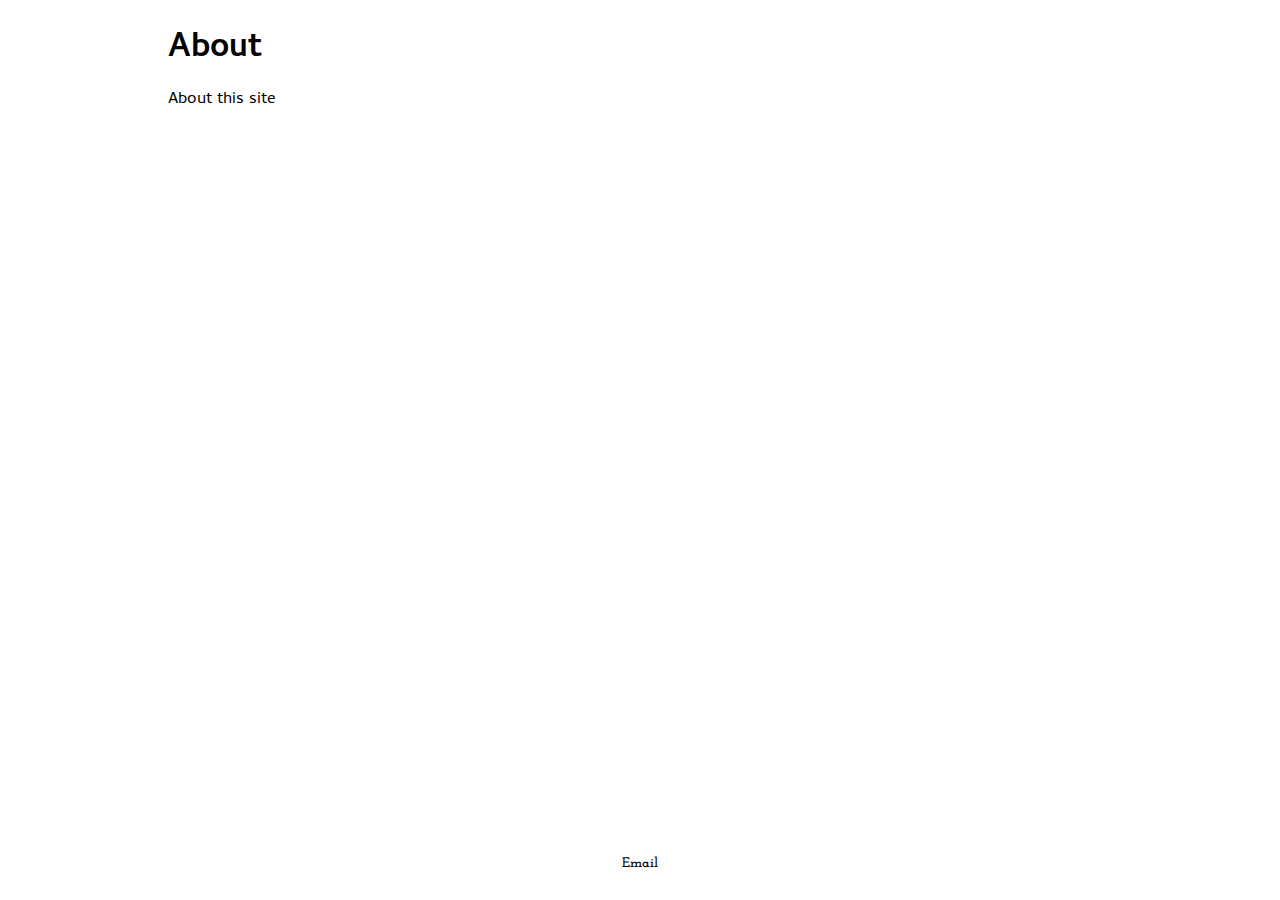
==== commit 0ca0f2fe: "updated cards and content divs" ====
--- a/docs/about/index.html
+++ b/docs/about/index.html
@@ -548,7 +548,7 @@
     <div class="nav-footer-center">
       <ul class="footer-items list-unstyled">
     <li class="nav-item">
-    <a class="nav-link" href="mailto:emilycobbfundraising@gmail.com">
+    <a class="nav-link" href="mailto:emilycobbfundraising@gmail.com?subject=Contact%20Inquiry">
 <p>Email</p>
 </a>
   </li>  
--- a/docs/styles.css
+++ b/docs/styles.css
@@ -1,35 +1,44 @@
 /* css styles */
+* {
+  background-color: #ffffff;
+
+}
+
 .hero {
   margin: 4;
   text-wrap: balance;
+  color: #050404;
 }
 
 .hero h1 {
   font-family: "Josefin Slab", serif;
   font-weight: 600;
-  font-size: 2rem;
+  font-size: 2.5rem;
   line-height: 1;
+  text-align: center;
 }
 
 .cta {
   color: #a50202;
   font-family: "Marck Script", cursive;
-  font-size: 2rem;
+  font-size: 2.8rem;
   font-weight: 500;
 }
 
 .btn-cta {
+  align-content: flex-end;
   border-color: #a50202;
-  background: white;
+  background: #ffffff;
   font-size: 1.1rem;
   color: #a50202;
   font-family: "Josefin Slab", serif;
   font-weight: 600;
+  box-shadow: rgba(0, 0, 0, 0.2) 0px 2px 1px -1px, rgba(0, 0, 0, 0.14) 0px 1px 1px 0px, rgba(0, 0, 0, 0.12) 0px 1px 3px 0px;
 }
 
 .btn-cta:hover {
   background: #a50202;
-  color: white;
+  color: #ffffff;
 }
 
 .anchorjs-link {
@@ -37,50 +46,48 @@
   color: #a50202;
 }
 
-.nav-link {
-  color: #000000;
+.nav-link p {
+  color: #050404;
   font-family: "Josefin Slab", serif;
   font-weight: 800;
   margin: 1;
 }
 
-.nav-link:hover {
+.nav-link:hover p {
   color: #a50202;
 }
 
 .grid-container {
-  display: flex;
-  flex-wrap: wrap;
+  display: grid;
+  grid-template-columns: repeat(2, 1fr);
   gap: 16px;
   padding: 16px;
-  justify-content: left;
 }
 
 .grid-item {
-  
-  /* flex: 1 1 calc(33.333% - 32px); */
-  box-sizing: border-box;
-  padding: 16px;
-  background-color: #f0f0f0;
+  background-color: #ffffff;
   border: 1px solid #ddd;
   border-radius: 4px;
+  padding: 16px;
+  text-align: left;
+  box-sizing: border-box;
+  box-shadow: rgba(0, 0, 0, 0.2) 0px 2px 1px -1px, 
+              rgba(0, 0, 0, 0.14) 0px 1px 1px 0px, 
+              rgba(0, 0, 0, 0.12) 0px 1px 3px 0px;
 }
 
-/* .card-title {
-  font-family: "Josefin Slab", serif;
-  font-weight: 800;
-  font-size: 1.5rem;
+/* Media query for smaller screens */
+@media (max-width: 600px) {
+  .grid-container {
+    grid-template-columns: 1fr;
+  }
 }
 
-.card-text {
-  font-family: "Cambay", sans-serif;
-  font-weight: 400;
-  font-style: normal;
+.testimonials h2 {
+  text-align: center;
+  color: #050404;
 }
 
-.card {
-  margin: 1;
-} */
 
 .blockquote {
   font-family: "Cambay", sans-serif;
@@ -88,8 +95,11 @@
   font-style: normal;
   margin-bottom: 1rem;
   font-size: 1rem;
+  color: #050404;
+  border-left: none;
 }
-.blockquote > :last-child {
+
+.blockquote> :last-child {
   margin-bottom: 0;
 }
 
@@ -97,10 +107,17 @@
   margin-top: -1rem;
   margin-bottom: 1rem;
   font-size: 0.875em;
-  color: #777;
+  color: #494a4b;
+  font-family: "Cambay", sans-serif;
 }
-.blockquote-footer::before {
+
+/* .blockquote-footer::before {
   content: "— ";
+} */
+
+.cite {
+  color: #a4a5a5;
+  font-family: "Cambay", sans-serif;
 }
 
 .mb-0 {
@@ -109,9 +126,11 @@
 
 h2 {
   font-family: "Josefin Slab", serif;
+  font-size: 2rem;
   font-weight: 600;
   border-bottom: none;
   margin: 1;
+  color: #050404;
 }
 
 body {
@@ -119,4 +138,5 @@
   font-weight: 400;
   font-style: normal;
   margin: 1;
+  color: #050404;
 }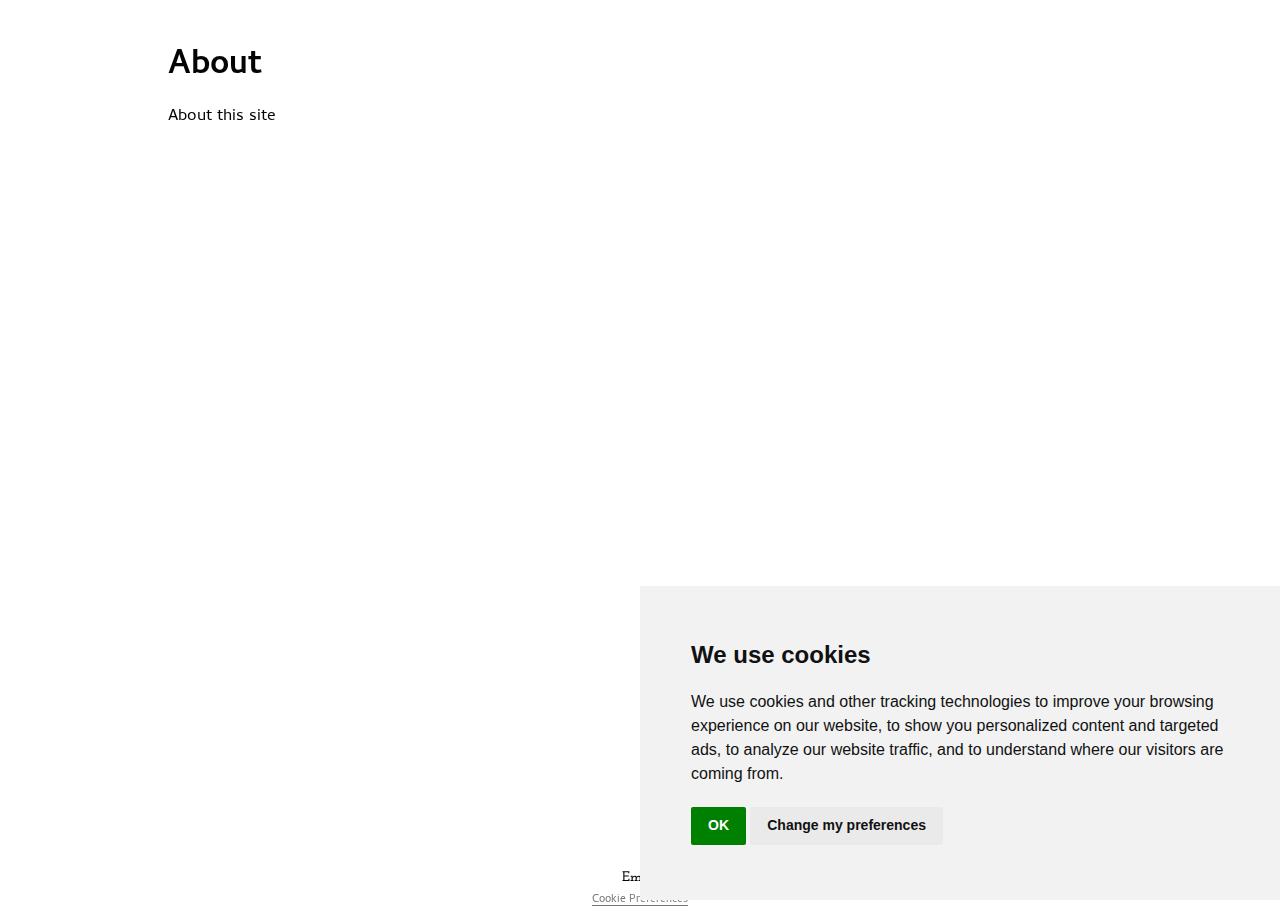
==== commit 549f8dac: "update styles and add content "cards"" ====
--- a/docs/about/index.html
+++ b/docs/about/index.html
@@ -30,10 +30,11 @@
 <script src="../site_libs/quarto-search/quarto-search.js"></script>
 <meta name="quarto:offset" content="../">
 <link href="../assets/favicon.png" rel="icon" type="image/png">
+<script src="../site_libs/cookie-consent/cookie-consent.js"></script>
+<link href="../site_libs/cookie-consent/cookie-consent.css" rel="stylesheet">
 <script src="../site_libs/quarto-html/quarto.js"></script>
 <script src="../site_libs/quarto-html/popper.min.js"></script>
 <script src="../site_libs/quarto-html/tippy.umd.min.js"></script>
-<script src="../site_libs/quarto-html/anchor.min.js"></script>
 <link href="../site_libs/quarto-html/tippy.css" rel="stylesheet">
 <link href="../site_libs/quarto-html/quarto-syntax-highlighting.css" rel="stylesheet" id="quarto-text-highlighting-styles">
 <script src="../site_libs/bootstrap/bootstrap.min.js"></script>
@@ -66,7 +67,32 @@
     "search-label": "Search"
   }
 }</script>
+
+<script type="text/javascript" charset="UTF-8">
+document.addEventListener('DOMContentLoaded', function () {
+cookieconsent.run({
+  "notice_banner_type":"simple",
+  "consent_type":"implied",
+  "palette":"light",
+  "language":"en",
+  "page_load_consent_levels":["strictly-necessary","functionality","tracking","targeting"],
+  "notice_banner_reject_button_hide":false,
+  "preferences_center_close_button_hide":false,
+  "website_name":""
+  ,
+"language":"en"
+  });
+});
+</script> 
+  
 <style>html{ scroll-behavior: smooth; }</style>
+<!-- Google Tag Manager -->
+<script>(function(w,d,s,l,i){w[l]=w[l]||[];w[l].push({'gtm.start':
+new Date().getTime(),event:'gtm.js'});var f=d.getElementsByTagName(s)[0],
+j=d.createElement(s),dl=l!='dataLayer'?'&l='+l:'';j.async=true;j.src=
+'https://www.googletagmanager.com/gtm.js?id='+i+dl;f.parentNode.insertBefore(j,f);
+})(window,document,'script','dataLayer','GTM-53MF5TTL');</script>
+<!-- End Google Tag Manager -->
 <link rel="preconnect" href="https://fonts.googleapis.com">
 <link rel="preconnect" href="https://fonts.gstatic.com" crossorigin="">
 <link href="https://fonts.googleapis.com/css2?family=Marck+Script&amp;display=swap" rel="stylesheet">
@@ -134,13 +160,6 @@
     }
   }
   toggleBodyColorPrimary();  
-  const icon = "";
-  const anchorJS = new window.AnchorJS();
-  anchorJS.options = {
-    placement: 'right',
-    icon: icon
-  };
-  anchorJS.add('.anchored');
   const isCodeAnnotation = (el) => {
     for (const clz of el.classList) {
       if (clz.startsWith('code-annotation-')) {                     
@@ -553,12 +572,15 @@
 </a>
   </li>  
 </ul>
-    </div>
+    <div class="cookie-consent-footer"><a href="#" id="open_preferences_center">Cookie Preferences</a></div></div>
     <div class="nav-footer-right">
       &nbsp;
     </div>
   </div>
 </footer>
+<!-- Google Tag Manager (noscript) -->
+<noscript><iframe src="https://www.googletagmanager.com/ns.html?id=GTM-53MF5TTL" height="0" width="0" style="display:none;visibility:hidden"></iframe></noscript>
+<!-- End Google Tag Manager (noscript) -->
 
 
 
--- a/docs/site_libs/cookie-consent/cookie-consent.css
+++ b/docs/site_libs/cookie-consent/cookie-consent.css
@@ -0,0 +1,4 @@
+div.cookie-consent-footer {
+  font-size: 0.8em;
+  text-decoration: none;
+}
--- a/docs/styles.css
+++ b/docs/styles.css
@@ -1,11 +1,11 @@
 /* css styles */
-* {
+/* * {
   background-color: #ffffff;
 
-}
+} */
 
 .hero {
-  margin: 4;
+  margin: 1rem;
   text-wrap: balance;
   color: #050404;
 }
@@ -56,6 +56,276 @@
 .nav-link:hover p {
   color: #a50202;
 }
+/* Base styles */
+.programs {
+  display: grid;
+  grid-template-columns: 1fr; /* Default single column */
+  gap: 20px; /* Space between items */
+  width: 100%;
+  margin: 1rem auto 2rem; /* Top, left-right, and bottom margins */
+  box-sizing: border-box;
+}
+
+.programs-img {
+  max-width: 100%;
+  width: 100%;
+  display: block; /* Ensure image is block-level */
+  object-fit: cover; /* Ensure the image covers the area without distortion */
+}
+
+/* Flex container for program listings */
+.programs-listing {
+  display: flex;
+  flex-direction: column; /* Stack vertically */
+  gap: 20px; /* Space between items */
+}
+
+.custom-program {
+  font-family: "Cambay", sans-serif;
+  display: flex;
+  flex-direction: column;
+  align-items: flex-start;
+  justify-content: center;
+  box-sizing: border-box;
+  cursor: pointer;
+  user-select: none;
+  font-weight: 500;
+  font-size: 0.875rem;
+  line-height: 1.75;
+  letter-spacing: 0.02857em;
+  text-transform: uppercase;
+  color: rgba(0, 0, 0, 0.87);
+  height: fit-content;
+  width: 100%;
+  margin: 0;
+  text-decoration: none;
+  transition: box-shadow 300ms cubic-bezier(0.4, 0, 0.2, 1);
+  border-radius: 4px;
+  border-width: 1px;
+  border-style: solid;
+  border-color: rgb(238, 238, 238);
+  padding: 24px;
+  background: none;
+}
+
+.custom-program:hover {
+  border-color: #a50202;
+  background: rgba(0, 0, 0, 0.08);
+}
+
+.programs-cust-head {
+  width: 100%;
+  margin: 4px 0;
+  font-size: 0.875rem;
+  line-height: 1.43;
+  letter-spacing: 0.01071em;
+  color: rgba(0, 0, 0, 0.87);
+  font-weight: 700;
+  font-family: "Cambay", sans-serif;
+}
+
+.programs-cust-tail {
+  text-transform: none;
+  margin: 4px 0;
+  font-family: "Cambay", sans-serif;
+  font-weight: 400;
+  font-size: 0.875rem;
+  line-height: 1.43;
+  letter-spacing: 0.01071em;
+  color: rgba(0, 0, 0, 0.6);
+  box-sizing: inherit;
+}
+
+/* Responsive adjustments */
+@media (min-width: 768px) {
+  .programs {
+    grid-template-columns: 1fr 1fr; /* Two columns on larger screens */
+    grid-template-areas:
+      "desc img"; /* Define layout for larger screens */
+  }
+
+  .programs-desc {
+    grid-area: desc; /* Assign the area to the description */
+  }
+
+  .programs-img {
+    grid-area: img; /* Assign the area to the image */
+    max-width: 100%; /* Ensure the image fits within the grid area */
+    padding-left: 48px; /* Add padding on the left side */
+    object-fit: cover; /* Ensure the image covers its container */
+    width: 100%; /* Ensure it takes up full width of its grid cell */
+  }
+}
+
+@media (max-width: 767px) {
+  .programs {
+    grid-template-columns: 1fr; /* Stack columns vertically on smaller screens */
+  }
+
+  .programs-img {
+    padding-left: 0; /* Reset padding */
+    margin-top: 20px; /* Space between the image and text */
+    width: 100%; /* Full width on smaller screens */
+    object-fit: contain; /* Ensure the image scales to fit within the container */
+  }
+
+  .custom-program {
+    padding: 16px; /* Adjust padding for smaller screens */
+  }
+}
+
+@media (max-width: 480px) {
+  .programs p,
+  .programs-cust-head p,
+  .programs-cust-tail p {
+    font-size: 0.8rem; /* Reduce font size further for very small screens */
+  }
+}
+
+.grid .g-col-6 {
+  grid-column: unset;
+}
+
+.testimonials-desc {
+  margin: 0px;
+  font-family: "Cambay", sans-serif;
+  font-weight: 400;
+  font-size: 1rem;
+  line-height: 1.5;
+  letter-spacing: 0.00938em;
+  color: rgba(0, 0, 0, 0.6);
+  width: 100%;
+  padding-right: 15%;
+  padding-left: 15%;
+}
+.testimonials-head {
+text-align: center;
+align-content: center;
+}
+/* .programs {
+  width: 100%;
+  margin-left: auto;
+  box-sizing: border-box;
+  margin-right: auto;
+  margin-top: 1rem;
+  margin-bottom: 2rem;
+}
+
+.programs-desc {
+  width: 100%;
+  margin-left: auto;
+  box-sizing: border-box;
+  margin-right: auto;
+}
+
+.programs-img {
+  padding-left: 48px;
+  box-sizing: border-box;
+  margin: 0;
+  -webkit-flex-direction: row;
+  -ms-flex-direction: row;
+  flex-direction: row;
+  -webkit-flex-basis: 100%;
+  -ms-flex-preferred-size: 100%;
+  flex-basis: 100%;
+  -webkit-box-flex: 0;
+  -webkit-flex-grow: 0;
+  -ms-flex-positive: 0;
+  flex-grow: 0;
+  max-width: 100%;
+  width: 100%;
+  @media (min-width: 900px) {
+    .css-myqxr3 {
+        -webkit-flex-basis: 50%;
+        -ms-flex-preferred-size: 50%;
+        flex-basis: 50%;
+        -webkit-box-flex: 0;
+        -webkit-flex-grow: 0;
+        -ms-flex-positive: 0;
+        flex-grow: 0;
+        max-width: 50%;
+    }
+  }
+}
+
+
+.programs p {
+  font-weight: 400;
+  font-size: 1rem;
+  line-height: 1.5;
+  letter-spacing: 0.00938em;
+  color: rgba(0, 0, 0, 0.6);
+} */
+/* 
+.custom-program {
+  font-family: "Cambay", sans-serif;
+  text-transform: none;
+  display: flex; 
+  flex-direction: column; 
+  align-items: flex-start; 
+  justify-content: center;
+  position: relative;
+  box-sizing: border-box;
+  -webkit-tap-highlight-color: transparent;
+  cursor: pointer;
+  user-select: none;
+  vertical-align: middle;
+  appearance: none;
+  font-weight: 500;
+  font-size: 0.875rem;
+  line-height: 1.75;
+  letter-spacing: 0.02857em;
+  text-transform: uppercase;
+  min-width: 64px;
+  color: rgba(0, 0, 0, 0.87);
+  height: fit-content;
+  width: 100%;
+  outline: 0px;
+  margin: 0px;
+  text-decoration: none;
+  transition: box-shadow 300ms cubic-bezier(0.4, 0, 0.2, 1);
+  border-radius: 4px;
+  border-width: 1px;
+  border-style: solid;
+  border-image: initial;
+  overflow: hidden;
+  padding: 24px;
+  background: none;
+  border-color: rgb(238, 238, 238);
+}
+
+.custom-program:hover {
+  border-color: #a50202;
+  background: rgba(0, 0, 0, 0.08);
+}
+
+.programs-cust-head {
+width: 100%;
+margin: 4px 0px;
+  text-transform: none;
+    font-size: 0.875rem;
+    line-height: 1.43;
+    letter-spacing: 0.01071em;
+    color: rgba(0, 0, 0, 0.87);
+    font-weight: 700;
+    font-family: "Cambay", sans-serif;
+} */
+
+/* .programs-cust-tail {
+  text-transform: none;
+  margin: 4px 0px;
+  font-family: "Cambay", sans-serif;
+    font-weight: 400;
+    font-size: 0.875rem;
+    line-height: 1.43;
+    letter-spacing: 0.01071em;
+    color: rgba(0, 0, 0, 0.6);
+    box-sizing: inherit;
+} */
+
+/* .programs-btn-head:hover {
+  background: none rgba(0, 0, 0, 0.08);
+} */
 
 .grid-container {
   display: grid;
@@ -123,20 +393,32 @@
 .mb-0 {
   margin-bottom: 0 !important;
 }
-
+button {
+  padding-block: 1px;
+  padding-inline: 6px;
+}
 h2 {
   font-family: "Josefin Slab", serif;
   font-size: 2rem;
   font-weight: 600;
   border-bottom: none;
-  margin: 1;
-  color: #050404;
+  margin: 1rem;
+  color: #050404;
+  display: block;
+  line-height: 1.235;
+  margin-block-start: 0.83em;
+  margin-block-end: 0.83em;
+  margin-inline-start: 0px;
+  margin-inline-end: 0px;
+  unicode-bidi: isolate;
+  margin-bottom: 0rem;
+  padding-bottom: 10px;
 }
 
 body {
   font-family: "Cambay", sans-serif;
   font-weight: 400;
   font-style: normal;
-  margin: 1;
+  margin: 1rem;
   color: #050404;
 }